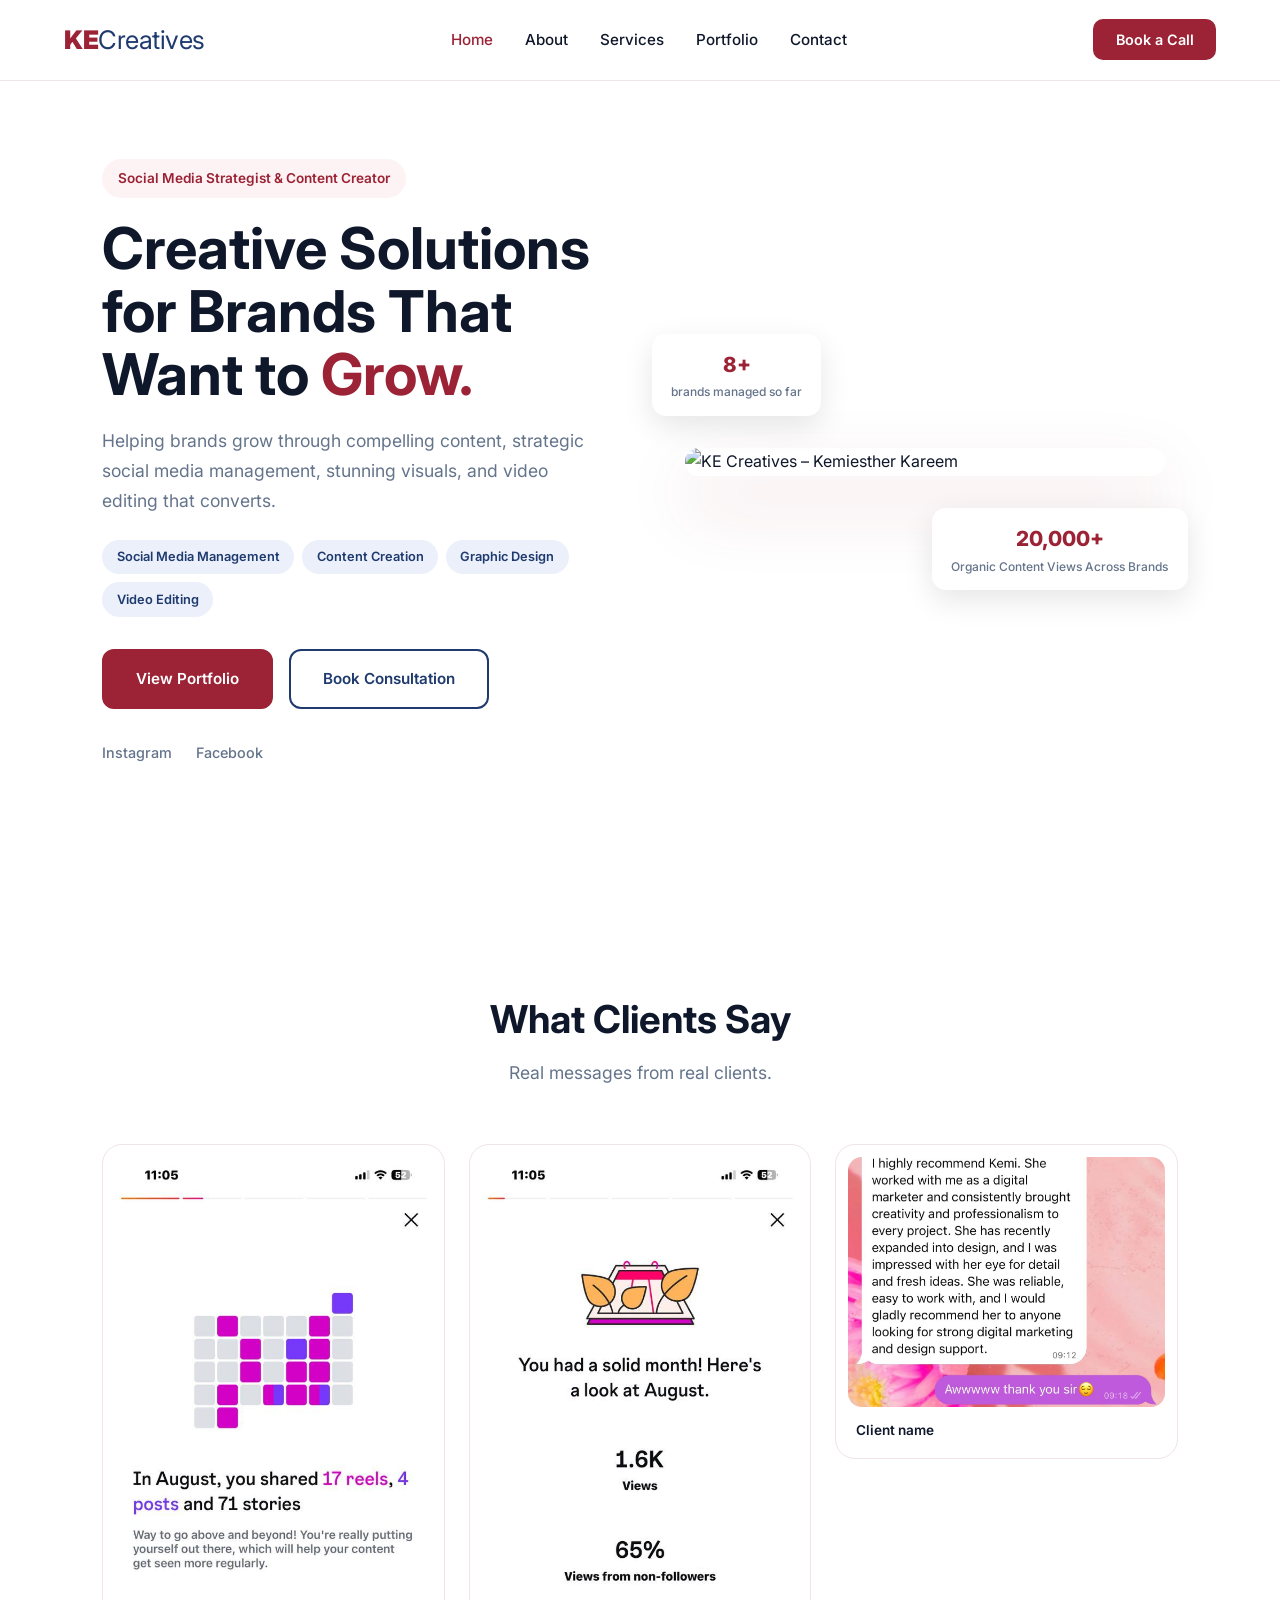
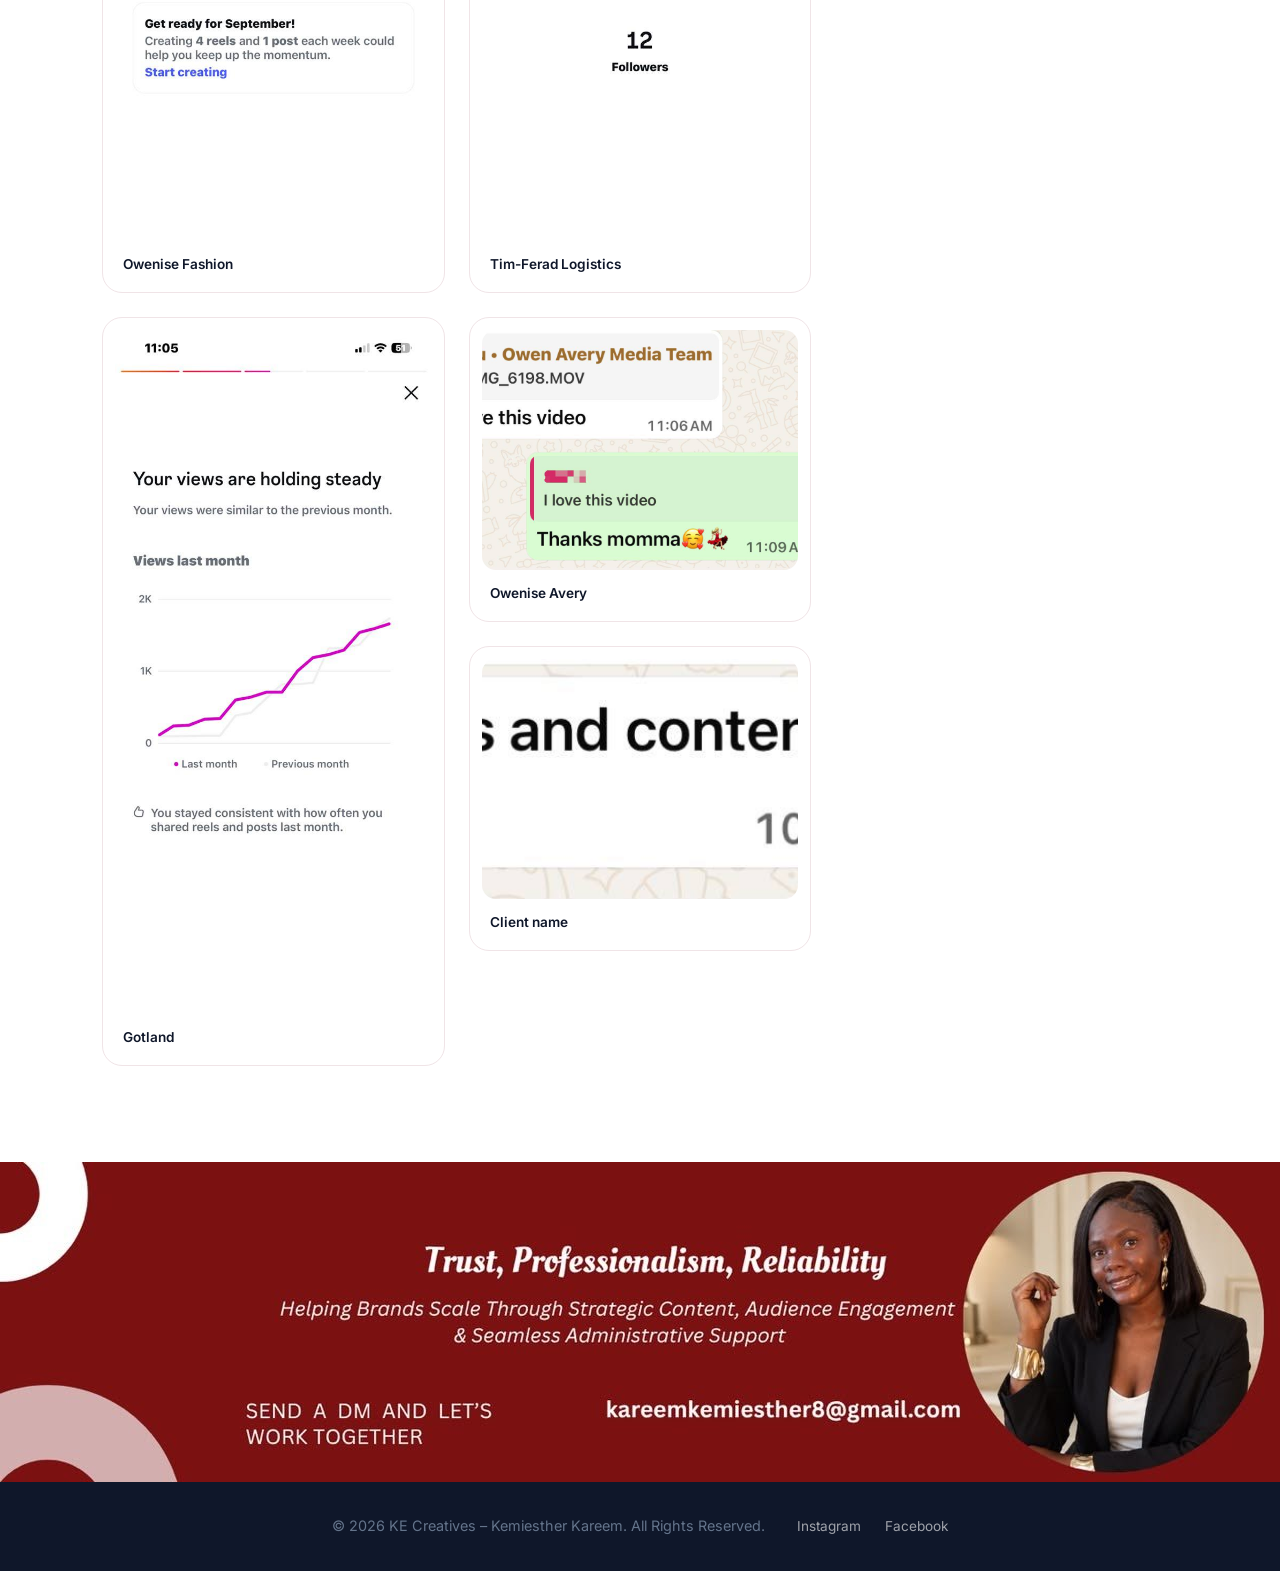
==== index.html @ 56152cb3 "KE Creatives site" ====
<!DOCTYPE html>
<html lang="en">

<head>
    <meta charset="UTF-8">
    <meta name="viewport" content="width=device-width, initial-scale=1.0">
    <title>KE Creatives – Creative Solutions for Brands</title>
    <link rel="stylesheet" href="./ke-creatives.css">
</head>

<body>

    <!-- NAVBAR -->
    <nav>
        <div class="container nav-container">
            <div class="logo">KE<span>Creatives</span></div>
            <ul id="navLinks" class="sidebar">
                <li><a href="index.html" class="active">Home</a></li>
                <li><a href="about.html">About</a></li>
                <li><a href="services.html">Services</a></li>
                <li><a href="portfolio.html">Portfolio</a></li>
                <li><a href="contact.html">Contact</a></li>
            </ul>
            <div id="menuBtn">
                <button id="menuToggle">
                    <span></span>
                    <span></span>
                    <span></span>
                </button>
            </div>
            <div class="nav-actions">
                <a href="contact.html" class="nav-btn">Book a Call</a>
            </div>
        </div>
    </nav>

    <!-- HERO -->
    <section class="hero" id="hero">
        <div class="hero-text">
            <span class="badge">Social Media Strategist & Content Creator</span>
            <h1>Creative Solutions for Brands That Want to <em>Grow.</em></h1>
            <p>Helping brands grow through compelling content, strategic social media management, stunning visuals, and
                video editing that converts.</p>
            <div class="hero-tags">
                <span>Social Media Management</span>
                <span>Content Creation</span>
                <span>Graphic Design</span>
                <span>Video Editing</span>
            </div>
            <div class="hero-btns">
                <a href="portfolio.html" class="btn-primary">View Portfolio</a>
                <a href="contact.html" class="btn-secondary">Book Consultation</a>
            </div>
            <div class="social-links">
                <a href="https://instagram.com/the_kareem_kemi" target="_blank">Instagram</a>
                <a href="https://facebook.com/the_kareem_kemi" target="_blank">Facebook</a>
            </div>
        </div>
        <div class="hero-image">
            <img src="./media/kemi profile.jpg" alt="KE Creatives – Kemiesther Kareem">
            <div class="hero-float card-float-1">
                <strong>8+</strong>
                <span>brands managed so far</span>
            </div>
            <div class="hero-float card-float-2">
                <strong>20,000+</strong>
                <span>Organic Content Views Across Brands</span>
            </div>
        </div>
    </section>

    <!-- TESTIMONIALS -->
    <section class="testimonials" id="testimonials">
        <div class="section-header">
            <h2>What Clients Say</h2>
            <p>Real messages from real clients.</p>
        </div>

        <div class="testimonials-grid">

            <figure class="shot">
                <img src="./media/testimonial-1.jpg" alt="Client testimonial screenshot" class="lightbox-trigger"
                    data-title="Owenise Fashion">
                <figcaption>Owenise Fashion</figcaption>
            </figure>

            <figure class="shot">
                <img src="./media/testimonial-2.jpg" alt="Client testimonial screenshot" class="lightbox-trigger"
                    data-title="Gotland">
                <figcaption>Gotland</figcaption>
            </figure>

            <figure class="shot">
                <img src="./media/testimonial-3.jpg" alt="Client testimonial screenshot" class="lightbox-trigger"
                    data-title="Tim-Ferad Logistics">
                <figcaption>Tim-Ferad Logistics</figcaption>
            </figure>

            <figure class="shot">
                <img src="./media/testimonial-4.jpg" alt="Client testimonial screenshot" class="lightbox-trigger"
                    data-title="Owenise Avery">
                <figcaption>Owenise Avery</figcaption>
            </figure>

            <figure class="shot">
                <img src="./media/testimonial-5.jpg" alt="Client testimonial screenshot" class="lightbox-trigger"
                    data-title="Client name">
                <figcaption>Client name</figcaption>
            </figure>

            <figure class="shot">
                <img src="./media/testimonial-6.jpg" alt="Client testimonial screenshot" class="lightbox-trigger"
                    data-title="Client name">
                <figcaption>Client name</figcaption>
            </figure>

        </div>
    </section>

    <section style="margin: 0px; padding: 0px;">
        <img src="./media/header.jpg" alt="" style="width: 100%; display: block;">
    </section>

    <footer>
        <p>© 2026 KE Creatives – Kemiesther Kareem. All Rights Reserved.</p>
        <div class="footer-links">
            <a href="https://instagram.com/the_kareem_kemi" target="_blank">Instagram</a>
            <a href="https://facebook.com/the_kareem_kemi" target="_blank">Facebook</a>
        </div>
    </footer>

    <!-- LIGHTBOX -->
    <div class="lightbox" id="lightbox">
        <button class="lightbox-close" id="lightboxClose">✕</button>
        <div class="lightbox-backdrop" id="lightboxBackdrop"></div>
        <div class="lightbox-content">
            <img src="" alt="" id="lightboxImg">
            <video id="lightboxVideo" controls autoplay loop playsinline></video>
            <div class="lightbox-caption" id="lightboxCaption"></div>
        </div>
    </div>

    <script src="./ke-creatives.js"></script>
</body>

</html>
---- ke-creatives.css ----
@import url('https://fonts.googleapis.com/css2?family=Inter:wght@300;400;500;600;700;800;900&display=swap');


:root {
    --bg: #ffffff;
    --text: #0f172a;
    --muted: #64748b;
    --card: #f8fafc;

    /* Softened from pure dark red to a warm burgundy/rose */
    --primary: #9b2335;
    --primary-dark: #7a1928;
    --primary-light: #fdf2f4;
    --primary-mid: #c94057;

    /* Softened from deep blue to a rich navy/slate blue */
    --accent: #1e3a6e;
    --accent-mid: #2c5282;
    --accent-light: #ebf0fb;

    /* Blend: warm neutral with a rosy tint */
    --surface: #fdf6f7;
}


*, *::before, *::after {
    margin: 0;
    padding: 0;
    box-sizing: border-box;
    text-decoration: none;
    list-style: none;
}

html { scroll-behavior: smooth; }

body {
    font-family: 'Inter', sans-serif;
    background: var(--bg);
    color: var(--text);
    line-height: 1.7;
}

img { width: 100%; display: block; }
section { padding: 6rem 8%; }

h1, h2, h3, h4 { line-height: 1.2; }

h2 {
    font-size: 2.4rem;
    margin-bottom: 1rem;
}

p { color: var(--muted); }

.section-header {
    text-align: center;
    margin-bottom: 3.5rem;
}

.section-header p {
    font-size: 1.1rem;
    max-width: 500px;
    margin: auto;
}

/* =========================
   NAVBAR
========================= */
nav {
    width: 100%;
    position: fixed;
    top: 0;
    left: 0;
    background: rgba(255, 255, 255, 0.97);
    backdrop-filter: blur(12px);
    z-index: 1000;
    border-bottom: 1px solid #f0e4e7;
}

.nav-container {
    width: 90%;
    max-width: 1200px;
    margin: auto;
    height: 80px;
    display: flex;
    align-items: center;
    justify-content: space-between;
}

.logo {
    font-size: 1.6rem;
    font-weight: 900;
    color: var(--primary);
    letter-spacing: -0.5px;
}

.logo span {
    color: var(--accent);
    font-weight: 400;
}

nav ul {
    display: flex;
    gap: 2rem;
}

nav ul a {
    color: var(--text);
    font-weight: 500;
    font-size: 0.95rem;
    transition: color 0.3s;
}

nav ul a:hover,
nav ul a.active { color: var(--primary); }

/* First section on inner pages needs extra top space to clear the fixed navbar */
.page-top { padding-top: 120px; }

.nav-btn {
    background: var(--primary);
    color: white;
    padding: 0.75rem 1.4rem;
    border-radius: 10px;
    font-weight: 600;
    font-size: 0.9rem;
    transition: 0.3s;
}

.nav-btn:hover { background: var(--primary-dark); }

#menuBtn { display: none; }

#menuToggle {
    width: 40px;
    height: 40px;
    border: none;
    background: none;
    cursor: pointer;
    display: flex;
    flex-direction: column;
    justify-content: center;
    gap: 6px;
}

#menuToggle span {
    width: 28px;
    height: 3px;
    background: var(--text);
    border-radius: 10px;
    transition: all 0.3s ease;
}

#menuToggle.active span:nth-child(1) { transform: translateY(9px) rotate(45deg); }
#menuToggle.active span:nth-child(2) { opacity: 0; }
#menuToggle.active span:nth-child(3) { transform: translateY(-9px) rotate(-45deg); }

/* =========================
   HERO
========================= */
.hero {
    min-height: 100vh;
    display: grid;
    grid-template-columns: 1fr 1fr;
    gap: 4rem;
    align-items: center;
    padding-top: 120px;
    padding-left: 8%;
    padding-right: 8%;
}

.badge {
    display: inline-block;
    background: var(--primary-light);
    color: var(--primary);
    padding: 0.5rem 1rem;
    border-radius: 50px;
    font-size: 0.85rem;
    font-weight: 600;
    margin-bottom: 1.2rem;
}

.hero h1 {
    font-size: 3.6rem;
    margin-bottom: 1.2rem;
    color: var(--text);
    line-height: 1.1;
}

.hero h1 em {
    font-style: normal;
    color: var(--primary);
}

.hero-text > p {
    font-size: 1.1rem;
    max-width: 520px;
    margin-bottom: 1.5rem;
}

.hero-tags {
    display: flex;
    flex-wrap: wrap;
    gap: 0.5rem;
    margin-bottom: 2rem;
}

.hero-tags span {
    background: var(--accent-light);
    color: var(--accent);
    padding: 0.4rem 0.9rem;
    border-radius: 50px;
    font-size: 0.8rem;
    font-weight: 600;
}

.hero-btns {
    display: flex;
    gap: 1rem;
    margin-bottom: 2rem;
}

.btn-primary, .btn-secondary {
    padding: 0.95rem 2rem;
    border-radius: 12px;
    font-weight: 600;
    font-size: 0.95rem;
    transition: 0.3s;
    cursor: pointer;
}

.btn-primary {
    background: var(--primary);
    color: white;
    border: 2px solid var(--primary);
}

.btn-primary:hover { background: var(--primary-dark); border-color: var(--primary-dark); }

.btn-secondary {
    background: transparent;
    color: var(--accent);
    border: 2px solid var(--accent);
}

.btn-secondary:hover {
    background: var(--accent);
    color: white;
}

.social-links {
    display: flex;
    gap: 1.5rem;
}

.social-links a {
    color: var(--muted);
    font-size: 0.9rem;
    font-weight: 500;
    transition: color 0.3s;
}

.social-links a:hover { color: var(--primary); }

.hero-image {
    position: relative;
}

.hero-image img {
    border-radius: 30px;
    max-width: 480px;
    margin: auto;
    box-shadow: 0 30px 70px rgba(155, 35, 53, 0.15);
}

.hero-float {
    position: absolute;
    background: white;
    border-radius: 14px;
    padding: 0.8rem 1.2rem;
    box-shadow: 0 10px 30px rgba(0, 0, 0, 0.1);
    display: flex;
    flex-direction: column;
    align-items: center;
}

.hero-float strong {
    font-size: 1.3rem;
    font-weight: 800;
    color: var(--primary);
}

.hero-float span {
    font-size: 0.75rem;
    color: var(--muted);
    font-weight: 500;
}

.card-float-1 {
    bottom: 60px;
    left: -20px;
}

.card-float-2 {
    top: 60px;
    right: -10px;
}

/* =========================
   ABOUT
========================= */
.about {
    background: var(--surface);
}

.about-text h2 {
    text-align: left;
    margin-bottom: 1.2rem;
    color: var(--text);
}

.about-text p {
    margin-bottom: 1rem;
    font-size: 1.05rem;
}

.about-text strong { color: var(--primary); }

.about-cta {
    display: inline-block;
    margin-top: 1.8rem;
}

.about-inner {
    max-width: 1100px;
    margin: auto;
    display: grid;
    grid-template-columns: 5fr 7fr;
    gap: 4.5rem;
    align-items: start;
}

/* ---- Photo ---- */
.about-photo {
    position: sticky;
    top: 110px;
    width: 100%;
    max-width: 440px;
    margin: auto;
}

.photo-frame {
    position: relative;
    isolation: isolate;
}

.photo-frame::before {
    content: "";
    position: absolute;
    inset: 18px -18px -18px 18px;
    border: 2px solid var(--primary);
    border-radius: 30px;
    z-index: -1;
}

.photo-frame::after {
    content: "";
    position: absolute;
    width: 150px;
    height: 150px;
    top: -28px;
    left: -28px;
    background: var(--accent-light);
    border-radius: 50%;
    z-index: -2;
}

.photo-frame img {
    aspect-ratio: 4 / 5;
    object-fit: cover;
    border-radius: 30px;
    box-shadow: 0 30px 70px rgba(155, 35, 53, 0.18);
}

.photo-badge {
    position: absolute;
    bottom: -22px;
    left: -20px;
    background: white;
    padding: 0.9rem 1.3rem;
    border-radius: 16px;
    box-shadow: 0 12px 35px rgba(0, 0, 0, 0.12);
    display: flex;
    flex-direction: column;
    border-left: 4px solid var(--primary);
}

.photo-badge strong {
    font-size: 0.95rem;
    color: var(--text);
}

.photo-badge span {
    font-size: 0.78rem;
    color: var(--muted);
    font-weight: 500;
}

/* ---- Stats band ---- */
.about-stats {
    max-width: 1100px;
    margin: 5rem auto 0;
    padding: 2rem;
    display: grid;
    grid-template-columns: repeat(4, 1fr);
    gap: 1.2rem;
    background: var(--accent);
    border-radius: 28px;
}

.stat-box {
    text-align: center;
    padding: 1.6rem 1rem;
    background: rgba(255, 255, 255, 0.07);
    border: 1px solid rgba(255, 255, 255, 0.12);
    border-radius: 18px;
}

.stat-box h3 {
    font-size: 2.4rem;
    font-weight: 800;
    color: white;
    margin-bottom: 0.25rem;
}

.stat-box p {
    font-size: 0.9rem;
    color: rgba(255, 255, 255, 0.75);
}

/* =========================
   SERVICES
========================= */
.services-grid {
    max-width: 1100px;
    margin: auto;
    display: grid;
    grid-template-columns: repeat(3, 1fr);
    gap: 1.8rem;
}

.service-card {
    background: white;
    border-radius: 20px;
    padding: 2rem;
    border: 1px solid #f0e4e7;
    transition: 0.3s;
    position: relative;
    overflow: hidden;
}

.service-card:hover {
    transform: translateY(-8px);
    box-shadow: 0 20px 50px rgba(155, 35, 53, 0.12);
    border-color: var(--primary-mid);
}

.service-card.featured {
    border: 2px solid var(--primary);
    background: var(--primary-light);
}

.featured-badge {
    position: absolute;
    top: 1rem;
    right: 1rem;
    background: var(--primary);
    color: white;
    font-size: 0.7rem;
    font-weight: 700;
    padding: 0.3rem 0.7rem;
    border-radius: 50px;
    text-transform: uppercase;
    letter-spacing: 0.5px;
}

.service-icon {
    font-size: 2rem;
    margin-bottom: 1rem;
}

.service-card h3 {
    font-size: 1.1rem;
    font-weight: 700;
    color: var(--text);
    margin-bottom: 1rem;
}

.service-card ul {
    margin-bottom: 1.5rem;
}

.service-card ul li {
    color: var(--muted);
    font-size: 0.9rem;
    padding: 0.25rem 0;
    border-bottom: 1px solid #f5e6e9;
}

.service-card ul li:last-child { border-bottom: none; }

/* Make cards equal-height so the button sits at the bottom */
.service-card {
    display: flex;
    flex-direction: column;
}

.service-card ul { flex: 1; }

.service-btn {
    margin-top: auto;
    display: inline-block;
    text-align: center;
    background: var(--primary);
    color: white;
    padding: 0.7rem 1.2rem;
    border-radius: 10px;
    font-weight: 600;
    font-size: 0.85rem;
    transition: background 0.3s;
}

.service-btn:hover { background: var(--primary-dark); }

.service-card.featured .service-btn { background: var(--accent); }
.service-card.featured .service-btn:hover { background: var(--accent-mid); }

/* =========================
   PORTFOLIO
========================= */
.portfolio { background: var(--surface); }

.filter-tabs {
    display: flex;
    justify-content: center;
    gap: 0.75rem;
    margin-bottom: 3rem;
    flex-wrap: wrap;
}

.filter-btn {
    padding: 0.6rem 1.4rem;
    border-radius: 50px;
    border: 2px solid #e2d0d3;
    background: white;
    color: var(--muted);
    font-weight: 600;
    font-size: 0.85rem;
    cursor: pointer;
    transition: 0.3s;
}

.filter-btn:hover, .filter-btn.active {
    background: var(--primary);
    border-color: var(--primary);
    color: white;
}

.portfolio-grid {
    max-width: 1100px;
    margin: auto;
    display: grid;
    grid-template-columns: repeat(3, 1fr);
    gap: 2rem;
}

.portfolio-card {
    background: white;
    border-radius: 20px;
    overflow: hidden;
    border: 1px solid #f0e4e7;
    transition: 0.3s;
}

.portfolio-card:hover {
    transform: translateY(-8px);
    box-shadow: 0 20px 50px rgba(155, 35, 53, 0.12);
}

.portfolio-card.hidden {
    display: none;
}

.portfolio-card img {
    height: 220px;
    object-fit: cover;
    width: 100%;
}

.video-wrapper {
    position: relative;
    height: 220px;
    overflow: hidden;
}

.video-wrapper video {
    width: 100%;
    height: 100%;
    object-fit: cover;
}
.portfolio-info {
    padding: 1.5rem;
}

.portfolio-tag {
    display: inline-block;
    background: var(--primary-light);
    color: var(--primary);
    font-size: 0.72rem;
    font-weight: 700;
    padding: 0.25rem 0.7rem;
    border-radius: 50px;
    text-transform: uppercase;
    letter-spacing: 0.5px;
    margin-bottom: 0.75rem;
}

.portfolio-tag.tag-design {
    background: var(--accent-light);
    color: var(--accent);
}

.portfolio-tag.tag-video {
    background: #f0fdf4;
    color: #166534;
}

.portfolio-info h3 {
    font-size: 1rem;
    font-weight: 700;
    color: var(--text);
    margin-bottom: 0.5rem;
}

.portfolio-info p {
    font-size: 0.875rem;
    margin-bottom: 1rem;
}

.portfolio-results {
    display: flex;
    gap: 0.75rem;
    flex-wrap: wrap;
}

.portfolio-results span {
    font-size: 0.78rem;
    background: var(--card);
    color: var(--muted);
    padding: 0.3rem 0.7rem;
    border-radius: 50px;
    font-weight: 500;
}

/* =========================
   TESTIMONIALS
========================= */
.testimonials-grid {
    max-width: 1100px;
    margin: auto;
    column-count: 3;
    column-gap: 1.5rem;
}

.shot {
    break-inside: avoid;
    margin-bottom: 1.5rem;
    background: white;
    border: 1px solid #f0e4e7;
    border-radius: 20px;
    padding: 0.75rem;
    transition: box-shadow 0.3s;
}

.shot:hover {
    box-shadow: 0 15px 40px rgba(155, 35, 53, 0.12);
}

.shot img {
    width: 100%;
    height: auto;
    min-height: 240px;
    object-fit: cover;
    border-radius: 14px;
    background: var(--primary-light);
    cursor: zoom-in;
}

.shot figcaption {
    padding: 0.75rem 0.5rem 0.25rem;
    font-size: 0.85rem;
    font-weight: 600;
    color: var(--text);
}

/* =========================
   CONTACT
========================= */
.contact { background: var(--surface); }

.contact-inner {
    max-width: 1000px;
    margin: auto;
    display: grid;
    grid-template-columns: 1fr 1.2fr;
    gap: 5rem;
    align-items: start;
}

.contact-text h2 {
    text-align: left;
    margin-bottom: 1rem;
    color: var(--text);
}

.contact-text > p {
    font-size: 1rem;
    margin-bottom: 2rem;
}

.contact-details {
    display: flex;
    flex-direction: column;
    gap: 1rem;
}

.contact-details div {
    display: flex;
    align-items: center;
    gap: 0.8rem;
    font-size: 0.95rem;
}

.contact-details span {
    font-size: 1.1rem;
}

.contact-details a {
    color: var(--accent);
    font-weight: 500;
    transition: color 0.3s;
}

.contact-details a:hover { color: var(--primary); }

form {
    display: flex;
    flex-direction: column;
    gap: 1rem;
}

input, textarea, select {
    width: 100%;
    padding: 1rem;
    border: 1.5px solid #e2d0d3;
    border-radius: 12px;
    outline: none;
    font-size: 0.95rem;
    font-family: 'Inter', sans-serif;
    background: white;
    color: var(--text);
    transition: border-color 0.3s;
}

input:focus, textarea:focus, select:focus {
    border-color: var(--primary);
}

textarea {
    min-height: 160px;
    resize: none;
}

form button {
    background: var(--primary);
    color: white;
    border: none;
    padding: 1rem;
    border-radius: 12px;
    cursor: pointer;
    font-size: 1rem;
    font-weight: 600;
    font-family: 'Inter', sans-serif;
    transition: 0.3s;
}

form button:hover { background: var(--primary-dark); }

/* =========================
   FOOTER
========================= */
footer {
    text-align: center;
    padding: 2rem;
    background: var(--text);
    color: rgba(255, 255, 255, 0.8);
    display: flex;
    justify-content: center;
    align-items: center;
    gap: 2rem;
    flex-wrap: wrap;
    font-size: 0.9rem;
}

.footer-links {
    display: flex;
    gap: 1.5rem;
}

.footer-links a {
    color: rgba(255, 255, 255, 0.6);
    font-size: 0.85rem;
    transition: color 0.3s;
}

.footer-links a:hover { color: var(--primary-mid); }

/* =========================
   RESPONSIVE
========================= */
@media (max-width: 992px) {

    .hero {
        grid-template-columns: 1fr;
        text-align: center;
        padding-top: 120px;
    }

    .hero-text > p, .hero-btns, .social-links, .hero-tags {
        justify-content: center;
    }

    .hero-image img { max-width: 380px; }

    .about-inner {
        grid-template-columns: 1fr;
        gap: 3rem;
    }

    .about-text h2 { text-align: center; }
    .about-photo { position: static; max-width: 380px; }
    .about-stats { grid-template-columns: repeat(2, 1fr); }

    .services-grid {
        grid-template-columns: repeat(2, 1fr);
    }

    .portfolio-grid {
        grid-template-columns: repeat(2, 1fr);
    }

    .testimonials-grid { column-count: 2; }

    .contact-inner {
        grid-template-columns: 1fr;
        gap: 3rem;
    }

    .contact-text h2 { text-align: center; }
    .contact-details { align-items: center; }
}

@media (max-width: 768px) {

    nav ul {
        position: absolute;
        top: 80px;
        left: 0;
        width: 100%;
        background: white;
        flex-direction: column;
        opacity: 0;
        visibility: hidden;
        transition: all 0.35s ease;
        box-shadow: 0 10px 30px rgba(0, 0, 0, 0.08);
        padding: 0.5rem 0;
    }

    nav ul.active {
        opacity: 1;
        visibility: visible;
    }

    nav ul li { width: 100%; text-align: center; }
    nav ul li a { display: block; padding: 1rem; }

    #menuBtn { display: block; }
    .nav-actions { display: none; }

    .hero h1 { font-size: 2.5rem; }
    .hero-btns{ flex-direction: column;}
    .card-float-1, .card-float-2 { display: none; }
    .about-stats { grid-template-columns: repeat(2, 1fr); padding: 1.2rem; gap: 0.8rem; margin-top: 4rem; }
    .stat-box { padding: 1.2rem 0.5rem; }
    .stat-box h3 { font-size: 1.8rem; }
    .photo-frame::before { inset: 12px -12px -12px 12px; }
    .photo-badge { left: 10px; bottom: -18px; }

    .about-inner {
        gap: 2rem;
    }

    .services-grid,
    .portfolio-grid,
    .testimonials-grid { column-count: 1; }

    h2 { font-size: 2rem; }
    section { padding: 5rem 6%; }
}

/* =========================
   LIGHTBOX
========================= */
.lightbox {
    position: fixed;
    inset: 0;
    z-index: 2000;
    display: flex;
    align-items: center;
    justify-content: center;
    opacity: 0;
    visibility: hidden;
    transition: opacity 0.3s ease, visibility 0.3s ease;
}

.lightbox.open {
    opacity: 1;
    visibility: visible;
}

.lightbox-backdrop {
    position: absolute;
    inset: 0;
    background: rgba(10, 10, 20, 0.88);
    cursor: pointer;
}

.lightbox-content {
    position: relative;
    z-index: 1;
    max-width: 90vw;
    max-height: 90vh;
    display: flex;
    flex-direction: column;
    align-items: center;
    gap: 1rem;
}

.lightbox-content img {
    max-width: 100%;
    max-height: 80vh;
    width: auto;
    border-radius: 16px;
    object-fit: contain;
    box-shadow: 0 30px 80px rgba(0, 0, 0, 0.5);
}

.lightbox-caption {
    color: rgba(255, 255, 255, 0.8);
    font-size: 0.95rem;
    font-weight: 500;
    text-align: center;
}

.lightbox-close {
    position: fixed;
    top: 1.5rem;
    right: 1.5rem;
    background: rgba(255, 255, 255, 0.12);
    border: 1.5px solid rgba(255, 255, 255, 0.25);
    color: white;
    width: 44px;
    height: 44px;
    border-radius: 50%;
    font-size: 1.1rem;
    cursor: pointer;
    display: flex;
    align-items: center;
    justify-content: center;
    transition: background 0.2s;
    z-index: 2;
}

.lightbox-close:hover {
    background: rgba(255, 255, 255, 0.25);
}

.lightbox-trigger {
    cursor: zoom-in;
}
#lightboxVideo {
    display: none;
    max-width: 100%;
    max-height: 80vh;
    border-radius: 16px;
    box-shadow: 0 30px 80px rgba(0, 0, 0, 0.5);
}

#lightboxImg {
    display: none;
}
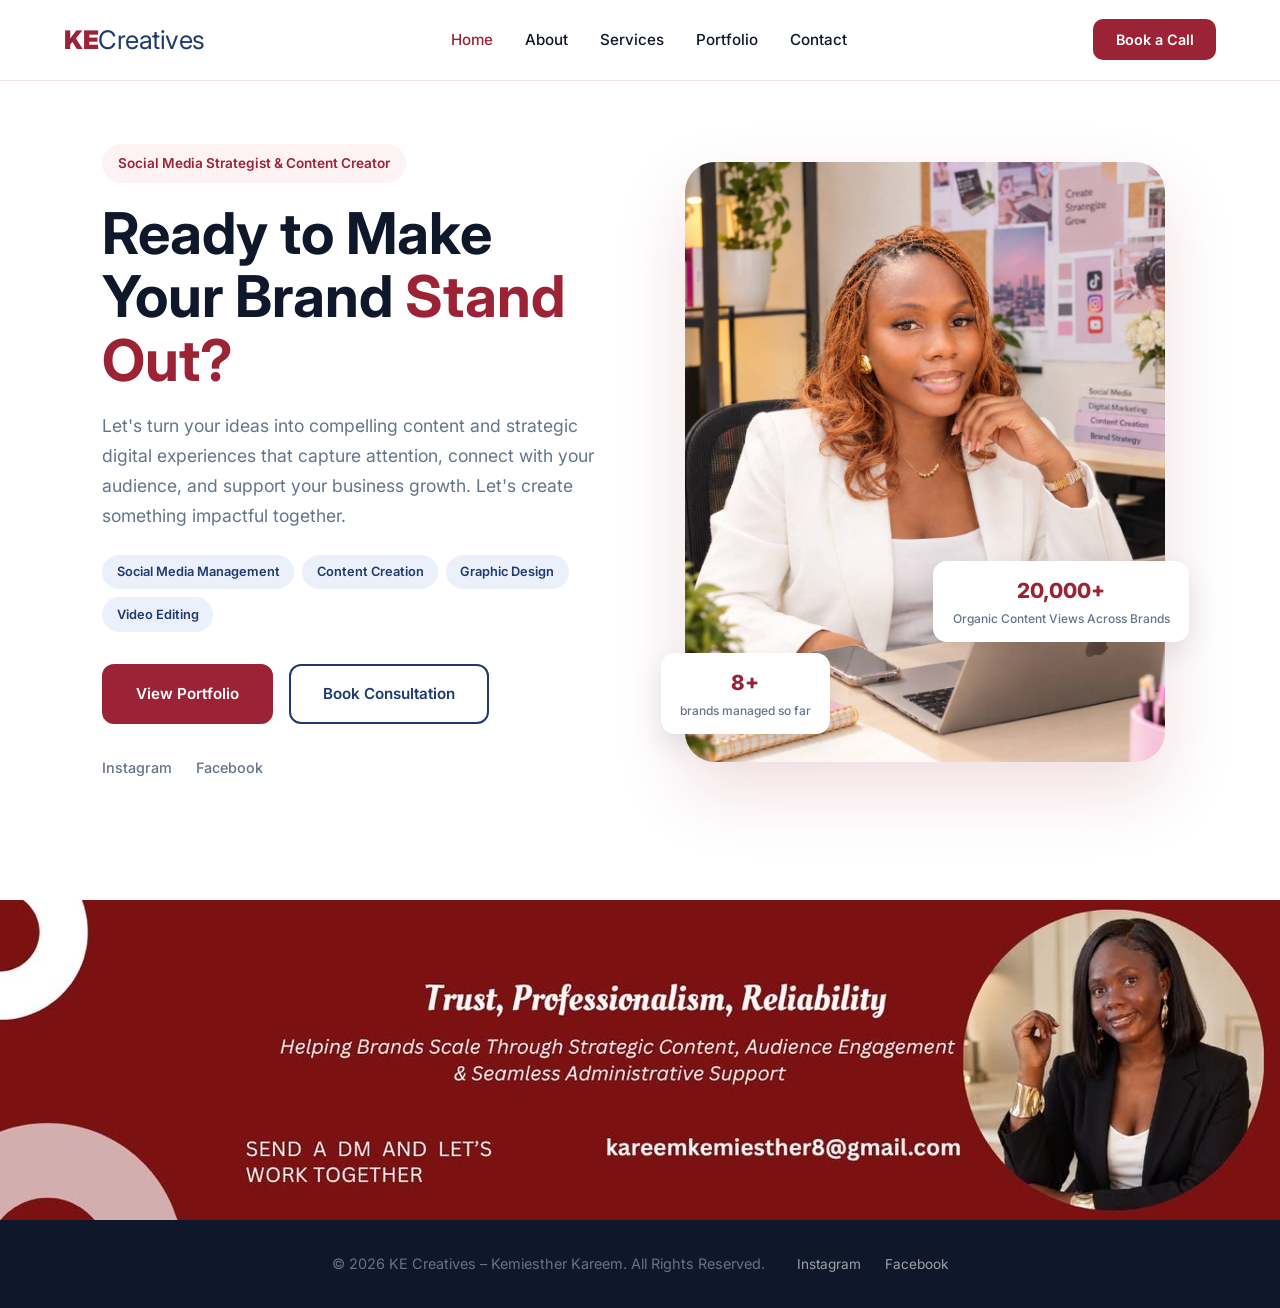
==== commit aafeed74: "mobile screen fix, about page new features , bug fixes" ====
--- a/index.html
+++ b/index.html
@@ -5,11 +5,13 @@
     <meta charset="UTF-8">
     <meta name="viewport" content="width=device-width, initial-scale=1.0">
     <title>KE Creatives – Creative Solutions for Brands</title>
-    <link rel="stylesheet" href="./ke-creatives.css">
+    <link rel="stylesheet" href="./css/base.css">
+    <link rel="stylesheet" href="./css/layout.css">
+    <link rel="stylesheet" href="./css/components.css">
+    <link rel="stylesheet" href="./css/home.css">
 </head>
 
 <body>
-
     <!-- NAVBAR -->
     <nav>
         <div class="container nav-container">
@@ -38,9 +40,10 @@
     <section class="hero" id="hero">
         <div class="hero-text">
             <span class="badge">Social Media Strategist & Content Creator</span>
-            <h1>Creative Solutions for Brands That Want to <em>Grow.</em></h1>
-            <p>Helping brands grow through compelling content, strategic social media management, stunning visuals, and
-                video editing that converts.</p>
+            <h1>Ready to Make Your Brand <em>Stand Out?</em></h1>
+            <p>Let's turn your ideas into compelling content and strategic digital experiences that capture attention,
+                connect with your audience, and support your business growth.
+                Let's create something impactful together.</p>
             <div class="hero-tags">
                 <span>Social Media Management</span>
                 <span>Content Creation</span>
@@ -57,20 +60,22 @@
             </div>
         </div>
         <div class="hero-image">
-            <img src="./media/kemi profile.jpg" alt="KE Creatives – Kemiesther Kareem">
-            <div class="hero-float card-float-1">
-                <strong>8+</strong>
-                <span>brands managed so far</span>
-            </div>
-            <div class="hero-float card-float-2">
-                <strong>20,000+</strong>
-                <span>Organic Content Views Across Brands</span>
+            <div class="hero-photo">
+                <img src="./media/KE-photo.jpg" alt="KE Creatives – Kemiesther Kareem">
+                <div class="hero-float card-float-1">
+                    <strong>8+</strong>
+                    <span>brands managed so far</span>
+                </div>
+                <div class="hero-float card-float-2">
+                    <strong>20,000+</strong>
+                    <span>Organic Content Views Across Brands</span>
+                </div>
             </div>
         </div>
     </section>
 
     <!-- TESTIMONIALS -->
-    <section class="testimonials" id="testimonials">
+    <!-- <section class="testimonials" id="testimonials">
         <div class="section-header">
             <h2>What Clients Say</h2>
             <p>Real messages from real clients.</p>
@@ -79,19 +84,18 @@
         <div class="testimonials-grid">
 
             <figure class="shot">
-                <img src="./media/testimonial-1.jpg" alt="Client testimonial screenshot" class="lightbox-trigger"
+                <img src="./media/" alt="Client testimonial screenshot" class="lightbox-trigger"
                     data-title="Owenise Fashion">
                 <figcaption>Owenise Fashion</figcaption>
             </figure>
 
             <figure class="shot">
-                <img src="./media/testimonial-2.jpg" alt="Client testimonial screenshot" class="lightbox-trigger"
-                    data-title="Gotland">
+                <img src="./media" alt="Client testimonial screenshot" class="lightbox-trigger" data-title="Gotland">
                 <figcaption>Gotland</figcaption>
             </figure>
 
             <figure class="shot">
-                <img src="./media/testimonial-3.jpg" alt="Client testimonial screenshot" class="lightbox-trigger"
+                <img src="./media/" alt="Client testimonial screenshot" class="lightbox-trigger"
                     data-title="Tim-Ferad Logistics">
                 <figcaption>Tim-Ferad Logistics</figcaption>
             </figure>
@@ -115,7 +119,7 @@
             </figure>
 
         </div>
-    </section>
+    </section> -->
 
     <section style="margin: 0px; padding: 0px;">
         <img src="./media/header.jpg" alt="" style="width: 100%; display: block;">
@@ -140,7 +144,8 @@
         </div>
     </div>
 
-    <script src="./ke-creatives.js"></script>
+    <script src="./js/main.js" defer></script>
+    <script src="./js/lightbox.js" defer></script>
 </body>
 
 </html>
--- a/css/base.css
+++ b/css/base.css
@@ -0,0 +1,132 @@
+@import url('https://fonts.googleapis.com/css2?family=Inter:wght@300;400;500;600;700;800;900&display=swap');
+
+:root {
+    --bg: #ffffff;
+    --text: #0f172a;
+    --muted: #64748b;
+    --card: #f8fafc;
+
+    --primary: #9b2335;
+    --primary-dark: #7a1928;
+    --primary-light: #fdf2f4;
+    --primary-mid: #c94057;
+
+    --accent: #1e3a6e;
+    --accent-mid: #2c5282;
+    --accent-light: #ebf0fb;
+
+    --surface: #fdf6f7;
+}
+
+*,
+*::before,
+*::after {
+    margin: 0;
+    padding: 0;
+    box-sizing: border-box;
+    text-decoration: none;
+    list-style: none;
+}
+
+html { scroll-behavior: smooth; }
+
+body {
+    font-family: 'Inter', sans-serif;
+    background: var(--bg);
+    color: var(--text);
+    line-height: 1.7;
+}
+
+img { width: 100%; display: block; }
+
+section { padding: 6rem 8%; }
+
+h1, h2, h3, h4 { line-height: 1.2; }
+
+h2 {
+    font-size: 2.4rem;
+    margin-bottom: 1rem;
+}
+
+p { color: var(--muted); }
+
+.section-header {
+    text-align: center;
+    margin-bottom: 3.5rem;
+}
+
+.section-header p {
+    font-size: 1.1rem;
+    max-width: 500px;
+    margin: auto;
+}
+
+/* ---- Buttons ---- */
+.btn-primary,
+.btn-secondary {
+    padding: 0.95rem 2rem;
+    border-radius: 12px;
+    font-weight: 600;
+    font-size: 0.95rem;
+    transition: 0.3s;
+    cursor: pointer;
+}
+
+.btn-primary {
+    background: var(--primary);
+    color: white;
+    border: 2px solid var(--primary);
+}
+
+.btn-primary:hover {
+    background: var(--primary-dark);
+    border-color: var(--primary-dark);
+}
+
+.btn-secondary {
+    background: transparent;
+    color: var(--accent);
+    border: 2px solid var(--accent);
+}
+
+.btn-secondary:hover {
+    background: var(--accent);
+    color: white;
+}
+
+/* ---- Eyebrow label ---- */
+.eyebrow {
+    display: inline-block;
+    background: var(--primary-light);
+    color: var(--primary);
+    font-size: 0.75rem;
+    font-weight: 700;
+    letter-spacing: 1px;
+    text-transform: uppercase;
+    padding: 0.4rem 1rem;
+    border-radius: 50px;
+    margin-bottom: 1rem;
+}
+
+.eyebrow.light {
+    background: rgba(255, 255, 255, 0.12);
+    color: white;
+}
+
+/* ---- Scroll reveal (only active when JS runs) ---- */
+.js .reveal {
+    opacity: 0;
+    transform: translateY(28px);
+    transition: opacity 0.7s ease, transform 0.7s ease;
+}
+
+.js .reveal.in {
+    opacity: 1;
+    transform: none;
+}
+
+/* ---- Responsive ---- */
+@media (max-width: 768px) {
+    h2 { font-size: 2rem; }
+    section { padding: 5rem 6%; }
+}
--- a/css/layout.css
+++ b/css/layout.css
@@ -0,0 +1,150 @@
+/* =========================
+   NAVBAR
+========================= */
+nav {
+    width: 100%;
+    position: fixed;
+    top: 0;
+    left: 0;
+    background: rgba(255, 255, 255, 0.97);
+    backdrop-filter: blur(12px);
+    z-index: 1000;
+    border-bottom: 1px solid #f0e4e7;
+}
+
+.nav-container {
+    width: 90%;
+    max-width: 1200px;
+    margin: auto;
+    height: 80px;
+    display: flex;
+    align-items: center;
+    justify-content: space-between;
+}
+
+.logo {
+    font-size: 1.6rem;
+    font-weight: 900;
+    color: var(--primary);
+    letter-spacing: -0.5px;
+}
+
+.logo span {
+    color: var(--accent);
+    font-weight: 400;
+}
+
+nav ul {
+    display: flex;
+    gap: 2rem;
+}
+
+nav ul a {
+    color: var(--text);
+    font-weight: 500;
+    font-size: 0.95rem;
+    transition: color 0.3s;
+}
+
+nav ul a:hover,
+nav ul a.active { color: var(--primary); }
+
+/* First section on inner pages needs extra top space to clear the fixed navbar */
+.page-top { padding-top: 120px; }
+
+.nav-btn {
+    background: var(--primary);
+    color: white;
+    padding: 0.75rem 1.4rem;
+    border-radius: 10px;
+    font-weight: 600;
+    font-size: 0.9rem;
+    transition: 0.3s;
+}
+
+.nav-btn:hover { background: var(--primary-dark); }
+
+#menuBtn { display: none; }
+
+#menuToggle {
+    width: 40px;
+    height: 40px;
+    border: none;
+    background: none;
+    cursor: pointer;
+    display: flex;
+    flex-direction: column;
+    justify-content: center;
+    gap: 6px;
+}
+
+#menuToggle span {
+    width: 28px;
+    height: 3px;
+    background: var(--text);
+    border-radius: 10px;
+    transition: all 0.3s ease;
+}
+
+#menuToggle.active span:nth-child(1) { transform: translateY(9px) rotate(45deg); }
+#menuToggle.active span:nth-child(2) { opacity: 0; }
+#menuToggle.active span:nth-child(3) { transform: translateY(-9px) rotate(-45deg); }
+
+/* =========================
+   FOOTER
+========================= */
+footer {
+    text-align: center;
+    padding: 2rem;
+    background: var(--text);
+    color: rgba(255, 255, 255, 0.8);
+    display: flex;
+    justify-content: center;
+    align-items: center;
+    gap: 2rem;
+    flex-wrap: wrap;
+    font-size: 0.9rem;
+}
+
+.footer-links {
+    display: flex;
+    gap: 1.5rem;
+}
+
+.footer-links a {
+    color: rgba(255, 255, 255, 0.6);
+    font-size: 0.85rem;
+    transition: color 0.3s;
+}
+
+.footer-links a:hover { color: var(--primary-mid); }
+
+/* =========================
+   RESPONSIVE
+========================= */
+@media (max-width: 768px) {
+    nav ul {
+        position: absolute;
+        top: 80px;
+        left: 0;
+        width: 100%;
+        background: white;
+        flex-direction: column;
+        opacity: 0;
+        visibility: hidden;
+        transition: all 0.35s ease;
+        box-shadow: 0 10px 30px rgba(0, 0, 0, 0.08);
+        padding: 0.5rem 0;
+    }
+
+    nav ul.active {
+        opacity: 1;
+        visibility: visible;
+    }
+
+    nav ul li { width: 100%; text-align: center; }
+    nav ul li a { display: block; padding: 1rem; }
+
+    #menuBtn { display: block; }
+    .nav-actions { display: none; }
+}
--- a/css/components.css
+++ b/css/components.css
@@ -0,0 +1,244 @@
+/* =========================
+   PORTFOLIO CARDS (used on Portfolio + About)
+========================= */
+.portfolio-card {
+    background: white;
+    border-radius: 20px;
+    overflow: hidden;
+    border: 1px solid #f0e4e7;
+    transition: 0.3s;
+}
+
+.portfolio-card:hover {
+    transform: translateY(-8px);
+    box-shadow: 0 20px 50px rgba(155, 35, 53, 0.12);
+}
+
+.portfolio-card.hidden { display: none; }
+
+.portfolio-card img {
+    height: 220px;
+    object-fit: cover;
+    width: 100%;
+}
+
+.video-wrapper {
+    position: relative;
+    height: 220px;
+    overflow: hidden;
+}
+
+.video-wrapper video {
+    width: 100%;
+    height: 100%;
+    object-fit: cover;
+}
+
+.portfolio-info { padding: 1.5rem; }
+
+.portfolio-tag {
+    display: inline-block;
+    background: var(--primary-light);
+    color: var(--primary);
+    font-size: 0.72rem;
+    font-weight: 700;
+    padding: 0.25rem 0.7rem;
+    border-radius: 50px;
+    text-transform: uppercase;
+    letter-spacing: 0.5px;
+    margin-bottom: 0.75rem;
+}
+
+.portfolio-tag.tag-design {
+    background: var(--accent-light);
+    color: var(--accent);
+}
+
+.portfolio-tag.tag-video {
+    background: #f0fdf4;
+    color: #166534;
+}
+
+.portfolio-info h3 {
+    font-size: 1rem;
+    font-weight: 700;
+    color: var(--text);
+    margin-bottom: 0.5rem;
+}
+
+.portfolio-info p {
+    font-size: 0.875rem;
+    margin-bottom: 1rem;
+}
+
+.portfolio-results {
+    display: flex;
+    gap: 0.75rem;
+    flex-wrap: wrap;
+}
+
+.portfolio-results span {
+    font-size: 0.78rem;
+    background: var(--card);
+    color: var(--muted);
+    padding: 0.3rem 0.7rem;
+    border-radius: 50px;
+    font-weight: 500;
+}
+
+/* =========================
+   TESTIMONIAL SCREENSHOTS (used on Home + About)
+========================= */
+.testimonials-grid {
+    max-width: 1100px;
+    margin: auto;
+    column-count: 3;
+    column-gap: 1.5rem;
+}
+
+.shot {
+    break-inside: avoid;
+    margin-bottom: 1.5rem;
+    background: white;
+    border: 1px solid #f0e4e7;
+    border-radius: 20px;
+    padding: 0.75rem;
+    transition: box-shadow 0.3s;
+}
+
+.shot:hover { box-shadow: 0 15px 40px rgba(155, 35, 53, 0.12); }
+
+.shot img {
+    width: 100%;
+    height: auto;
+    min-height: 240px;
+    object-fit: cover;
+    border-radius: 14px;
+    background: var(--primary-light);
+    cursor: zoom-in;
+}
+
+.shot figcaption {
+    padding: 0.9rem 0.6rem 0.5rem;
+    font-size: 0.85rem;
+    font-weight: 600;
+    color: var(--text);
+}
+
+.shot-tag {
+    display: inline-block;
+    background: var(--accent-light);
+    color: var(--accent);
+    font-size: 0.68rem;
+    font-weight: 700;
+    letter-spacing: 0.5px;
+    text-transform: uppercase;
+    padding: 0.2rem 0.65rem;
+    border-radius: 50px;
+    margin-bottom: 0.5rem;
+}
+
+.shot figcaption p {
+    font-size: 0.88rem;
+    font-weight: 400;
+    color: var(--muted);
+    line-height: 1.55;
+}
+
+/* =========================
+   LIGHTBOX
+========================= */
+.lightbox {
+    position: fixed;
+    inset: 0;
+    z-index: 2000;
+    display: flex;
+    align-items: center;
+    justify-content: center;
+    opacity: 0;
+    visibility: hidden;
+    transition: opacity 0.3s ease, visibility 0.3s ease;
+}
+
+.lightbox.open {
+    opacity: 1;
+    visibility: visible;
+}
+
+.lightbox-backdrop {
+    position: absolute;
+    inset: 0;
+    background: rgba(10, 10, 20, 0.88);
+    cursor: pointer;
+}
+
+.lightbox-content {
+    position: relative;
+    z-index: 1;
+    max-width: 90vw;
+    max-height: 90vh;
+    display: flex;
+    flex-direction: column;
+    align-items: center;
+    gap: 1rem;
+}
+
+.lightbox-content img {
+    max-width: 100%;
+    max-height: 80vh;
+    width: auto;
+    border-radius: 16px;
+    object-fit: contain;
+    box-shadow: 0 30px 80px rgba(0, 0, 0, 0.5);
+}
+
+.lightbox-caption {
+    color: rgba(255, 255, 255, 0.8);
+    font-size: 0.95rem;
+    font-weight: 500;
+    text-align: center;
+}
+
+.lightbox-close {
+    position: fixed;
+    top: 1.5rem;
+    right: 1.5rem;
+    background: rgba(255, 255, 255, 0.12);
+    border: 1.5px solid rgba(255, 255, 255, 0.25);
+    color: white;
+    width: 44px;
+    height: 44px;
+    border-radius: 50%;
+    font-size: 1.1rem;
+    cursor: pointer;
+    display: flex;
+    align-items: center;
+    justify-content: center;
+    transition: background 0.2s;
+    z-index: 2;
+}
+
+.lightbox-close:hover { background: rgba(255, 255, 255, 0.25); }
+
+.lightbox-trigger { cursor: zoom-in; }
+
+#lightboxVideo {
+    display: none;
+    max-width: 100%;
+    max-height: 80vh;
+    border-radius: 16px;
+    box-shadow: 0 30px 80px rgba(0, 0, 0, 0.5);
+}
+
+#lightboxImg { display: none; }
+
+/* =========================
+   RESPONSIVE
+========================= */
+@media (max-width: 992px) {
+    .testimonials-grid { column-count: 2; }
+}
+
+@media (max-width: 768px) {
+    .testimonials-grid { column-count: 1; }
+}
--- a/css/home.css
+++ b/css/home.css
@@ -0,0 +1,150 @@
+.hero {
+    min-height: 100vh;
+    display: grid;
+    grid-template-columns: 1fr 1fr;
+    gap: 4rem;
+    align-items: center;
+    padding-top: 120px;
+    padding-left: 8%;
+    padding-right: 8%;
+}
+
+.badge {
+    display: inline-block;
+    background: var(--primary-light);
+    color: var(--primary);
+    padding: 0.5rem 1rem;
+    border-radius: 50px;
+    font-size: 0.85rem;
+    font-weight: 600;
+    margin-bottom: 1.2rem;
+}
+
+.hero h1 {
+    font-size: 3.6rem;
+    margin-bottom: 1.2rem;
+    color: var(--text);
+    line-height: 1.1;
+}
+
+.hero h1 em {
+    font-style: normal;
+    color: var(--primary);
+}
+
+.hero-text > p {
+    font-size: 1.1rem;
+    max-width: 520px;
+    margin-bottom: 1.5rem;
+}
+
+.hero-tags {
+    display: flex;
+    flex-wrap: wrap;
+    gap: 0.5rem;
+    margin-bottom: 2rem;
+}
+
+.hero-tags span {
+    background: var(--accent-light);
+    color: var(--accent);
+    padding: 0.4rem 0.9rem;
+    border-radius: 50px;
+    font-size: 0.8rem;
+    font-weight: 600;
+}
+
+.hero-btns {
+    display: flex;
+    gap: 1rem;
+    margin-bottom: 2rem;
+}
+
+.social-links {
+    display: flex;
+    gap: 1.5rem;
+}
+
+.social-links a {
+    color: var(--muted);
+    font-size: 0.9rem;
+    font-weight: 500;
+    transition: color 0.3s;
+}
+
+.social-links a:hover { color: var(--primary); }
+
+.hero-image { position: relative; }
+
+.hero-photo {
+    position: relative;
+    max-width: 480px;
+    margin: auto;
+}
+
+.hero-image img {
+    border-radius: 30px;
+    box-shadow: 0 30px 70px rgba(155, 35, 53, 0.15);
+}
+
+.hero-float {
+    position: absolute;
+    background: white;
+    border-radius: 14px;
+    padding: 0.8rem 1.2rem;
+    box-shadow: 0 10px 30px rgba(0, 0, 0, 0.1);
+    display: flex;
+    flex-direction: column;
+    align-items: center;
+}
+
+.hero-float strong {
+    font-size: 1.3rem;
+    font-weight: 800;
+    color: var(--primary);
+}
+
+.hero-float span {
+    font-size: 0.75rem;
+    color: var(--muted);
+    font-weight: 500;
+}
+
+.card-float-1 { bottom: 28px; left: -24px; }
+.card-float-2 { bottom: 120px; right: -24px; }
+
+/* =========================
+   RESPONSIVE
+========================= */
+@media (max-width: 992px) {
+    .hero {
+        grid-template-columns: 1fr;
+        text-align: center;
+        padding-top: 120px;
+    }
+
+    .hero-text > p,
+    .hero-btns,
+    .social-links,
+    .hero-tags { justify-content: center; }
+
+    .hero-text > p { margin-left: auto; margin-right: auto; }
+    .hero-photo { max-width: 380px; }
+}
+
+@media (max-width: 768px) {
+    .hero { padding-left: 6%; padding-right: 6%; }
+    .hero h1 { font-size: 2.5rem; }
+    .hero-btns { flex-direction: column; }
+
+    .hero-float {
+        padding: 0.55rem 0.8rem;
+        max-width: 46%;
+        text-align: center;
+    }
+    .hero-float strong { font-size: 1.05rem; }
+    .hero-float span { font-size: 0.68rem; line-height: 1.3; }
+
+    .card-float-1 { left: 10px; bottom: 10px; right: auto; }
+    .card-float-2 { right: 10px; left: auto; bottom: 75px; }
+}
